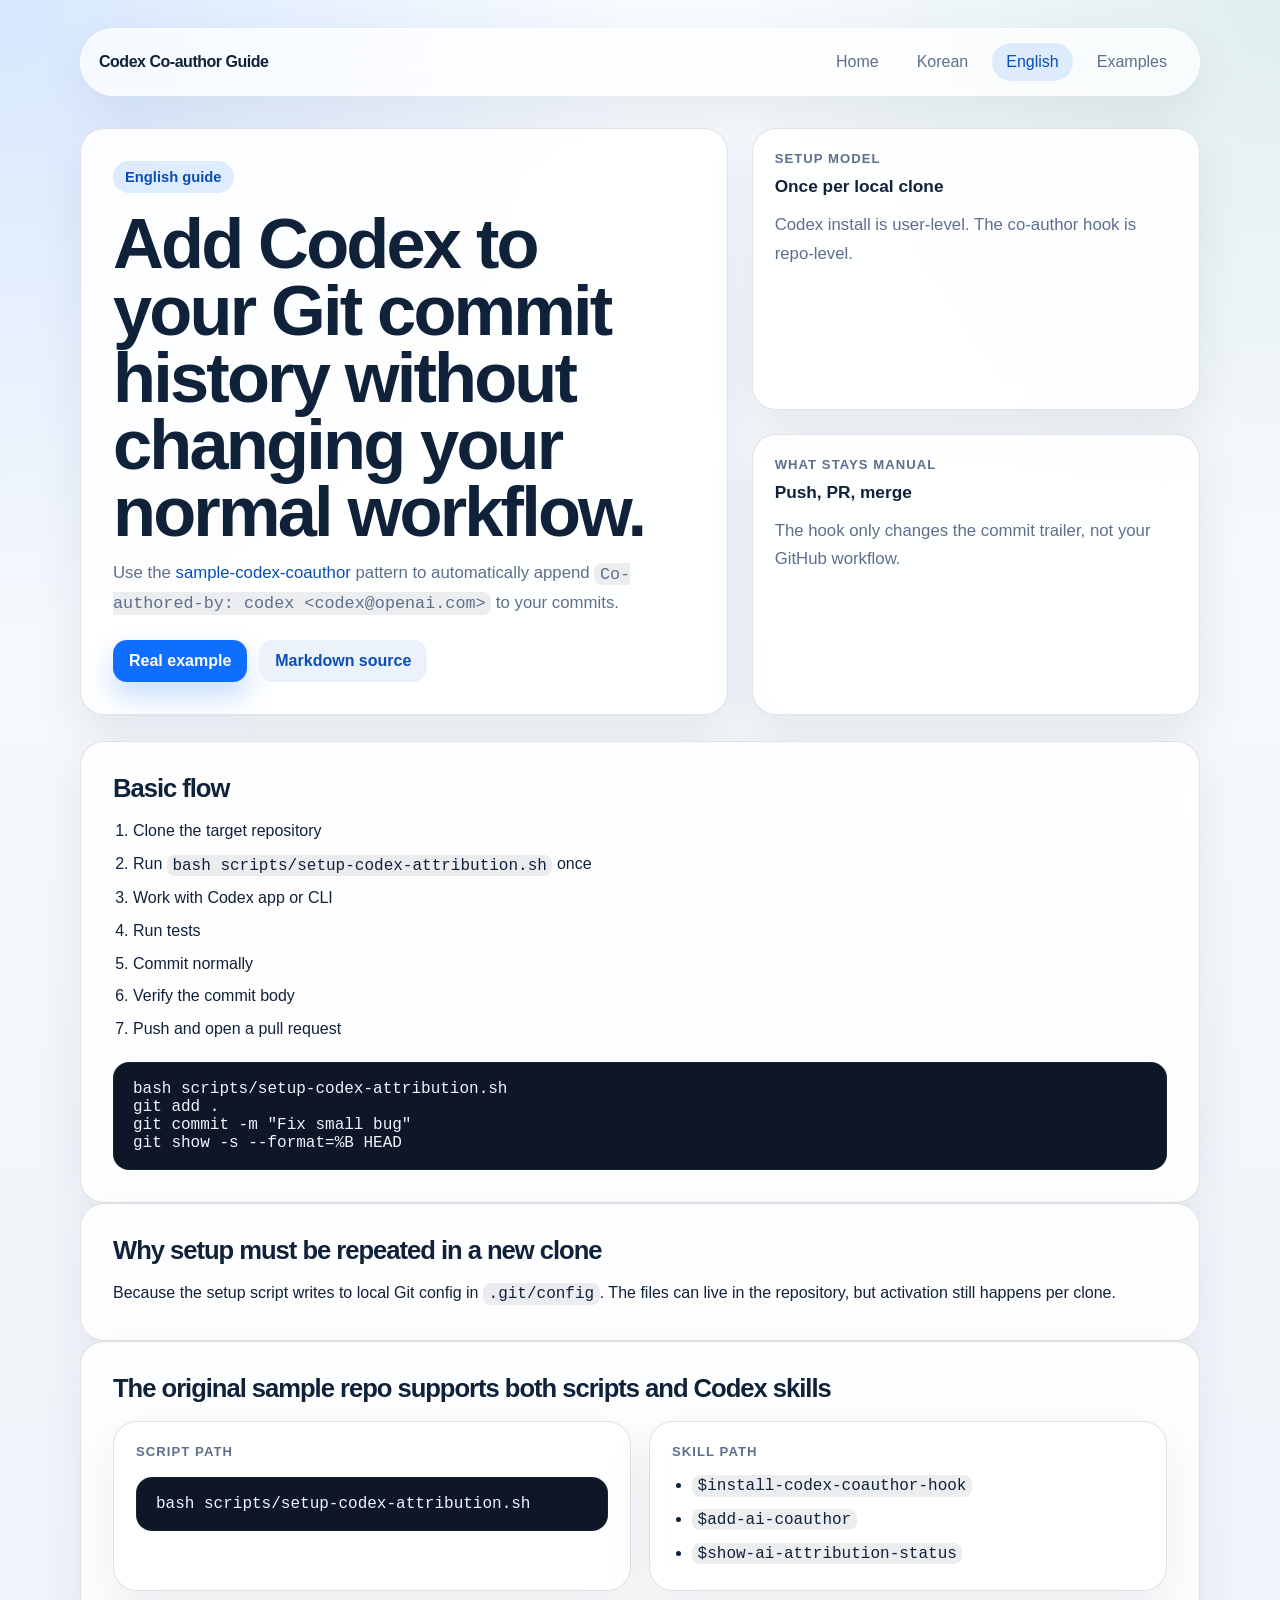
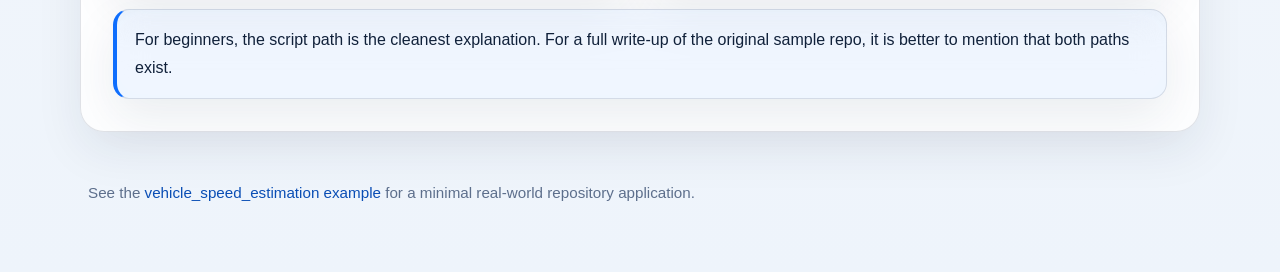
==== en/index.html @ b5bae458 "Add Korean example and static web docs Co-authored-by: codex <codex@openai.com>" ====
<!doctype html>
<html lang="en">
  <head>
    <meta charset="utf-8">
    <meta name="viewport" content="width=device-width, initial-scale=1">
    <title>Codex Co-author Guide</title>
    <meta
      name="description"
      content="Practical English guide for using sample-codex-coauthor in a real repository."
    >
    <link rel="icon" href="../assets/favicon.svg" type="image/svg+xml">
    <link rel="stylesheet" href="../assets/docs.css">
  </head>
  <body>
    <main class="page">
      <header class="topbar">
        <div class="brand">Codex Co-author Guide</div>
        <nav class="nav">
          <a href="../">Home</a>
          <a href="../ko/">Korean</a>
          <a class="active" href="./">English</a>
          <a href="../examples/">Examples</a>
        </nav>
      </header>

      <section class="hero">
        <article class="hero-card">
          <span class="eyebrow">English guide</span>
          <h1>Add Codex to your Git commit history without changing your normal workflow.</h1>
          <p class="lede">
            Use the
            <a href="https://github.com/sigridjineth/sample-codex-coauthor">sample-codex-coauthor</a>
            pattern to automatically append
            <code>Co-authored-by: codex &lt;codex@openai.com&gt;</code>
            to your commits.
          </p>
          <div class="button-row">
            <a class="button primary" href="../examples/vehicle_speed_estimation/">Real example</a>
            <a class="button secondary" href="README.md">Markdown source</a>
          </div>
        </article>
        <aside class="stack">
          <div class="card">
            <div class="label">Setup model</div>
            <div class="value">Once per local clone</div>
            <p class="muted">
              Codex install is user-level. The co-author hook is repo-level.
            </p>
          </div>
          <div class="card">
            <div class="label">What stays manual</div>
            <div class="value">Push, PR, merge</div>
            <p class="muted">
              The hook only changes the commit trailer, not your GitHub workflow.
            </p>
          </div>
        </aside>
      </section>

      <section class="section">
        <h2>Basic flow</h2>
        <ol>
          <li>Clone the target repository</li>
          <li>Run <code>bash scripts/setup-codex-attribution.sh</code> once</li>
          <li>Work with Codex app or CLI</li>
          <li>Run tests</li>
          <li>Commit normally</li>
          <li>Verify the commit body</li>
          <li>Push and open a pull request</li>
        </ol>
        <pre class="shell"><code>bash scripts/setup-codex-attribution.sh
git add .
git commit -m "Fix small bug"
git show -s --format=%B HEAD</code></pre>
      </section>

      <section class="section">
        <h2>Why setup must be repeated in a new clone</h2>
        <p>
          Because the setup script writes to local Git config in <code>.git/config</code>.
          The files can live in the repository, but activation still happens per clone.
        </p>
      </section>

      <section class="section">
        <h2>The original sample repo supports both scripts and Codex skills</h2>
        <div class="two-col">
          <div class="card">
            <div class="label">Script path</div>
            <pre class="shell"><code>bash scripts/setup-codex-attribution.sh</code></pre>
          </div>
          <div class="card">
            <div class="label">Skill path</div>
            <ul>
              <li><code>$install-codex-coauthor-hook</code></li>
              <li><code>$add-ai-coauthor</code></li>
              <li><code>$show-ai-attribution-status</code></li>
            </ul>
          </div>
        </div>
        <div class="callout note">
          <p>
            For beginners, the script path is the cleanest explanation. For a full
            write-up of the original sample repo, it is better to mention that both
            paths exist.
          </p>
        </div>
      </section>

      <footer class="footer">
        See the
        <a href="../examples/vehicle_speed_estimation/">vehicle_speed_estimation example</a>
        for a minimal real-world repository application.
      </footer>
    </main>
  </body>
</html>
---- assets/docs.css ----
:root {
  --bg: #f4f7fb;
  --surface: rgba(255, 255, 255, 0.88);
  --surface-strong: #ffffff;
  --surface-muted: #ecf2fb;
  --border: rgba(14, 30, 62, 0.12);
  --text: #10213a;
  --muted: #5d6f8c;
  --accent: #0f6efd;
  --accent-soft: rgba(15, 110, 253, 0.12);
  --accent-strong: #0a4eb5;
  --success: #12805c;
  --shadow: 0 18px 48px rgba(16, 33, 58, 0.08);
  --radius-lg: 24px;
  --radius-md: 16px;
  --max-width: 1120px;
  --font-sans: "Geist", "Pretendard Variable", "SUIT Variable", "Avenir Next",
    "Segoe UI", sans-serif;
  --font-mono: "JetBrains Mono", "SFMono-Regular", "SF Mono", Consolas,
    monospace;
}

* {
  box-sizing: border-box;
}

html {
  scroll-behavior: smooth;
}

body {
  margin: 0;
  font-family: var(--font-sans);
  color: var(--text);
  background:
    radial-gradient(circle at top left, rgba(15, 110, 253, 0.14), transparent 28%),
    radial-gradient(circle at top right, rgba(18, 128, 92, 0.1), transparent 24%),
    linear-gradient(180deg, #f8fbff 0%, var(--bg) 48%, #eef4fb 100%);
}

a {
  color: var(--accent-strong);
  text-decoration: none;
}

a:hover {
  text-decoration: underline;
}

code,
pre {
  font-family: var(--font-mono);
}

pre {
  margin: 0;
  padding: 18px 20px;
  overflow-x: auto;
  background: #0d1727;
  color: #eef5ff;
  border-radius: 16px;
  box-shadow: inset 0 0 0 1px rgba(255, 255, 255, 0.05);
}

code {
  padding: 0.1rem 0.35rem;
  background: rgba(16, 33, 58, 0.08);
  border-radius: 8px;
}

.shell code,
.plain code {
  background: transparent;
  padding: 0;
}

.page {
  width: min(calc(100vw - 32px), var(--max-width));
  margin: 0 auto;
  padding: 28px 0 72px;
}

.topbar {
  display: flex;
  justify-content: space-between;
  align-items: center;
  gap: 16px;
  margin-bottom: 32px;
  padding: 14px 18px;
  background: rgba(255, 255, 255, 0.74);
  border: 1px solid rgba(255, 255, 255, 0.55);
  border-radius: 999px;
  backdrop-filter: blur(18px);
  box-shadow: var(--shadow);
}

.brand {
  font-weight: 800;
  letter-spacing: -0.03em;
}

.nav {
  display: flex;
  flex-wrap: wrap;
  gap: 10px;
}

.nav a {
  padding: 10px 14px;
  border-radius: 999px;
  color: var(--muted);
  transition: 180ms ease;
}

.nav a:hover,
.nav a.active {
  color: var(--accent-strong);
  background: var(--accent-soft);
  text-decoration: none;
}

.hero {
  display: grid;
  gap: 24px;
  grid-template-columns: 1.3fr 0.9fr;
  align-items: stretch;
  margin-bottom: 26px;
}

.hero-card,
.card,
.callout,
.section {
  background: var(--surface);
  border: 1px solid var(--border);
  border-radius: var(--radius-lg);
  box-shadow: var(--shadow);
  backdrop-filter: blur(16px);
}

.hero-card,
.section {
  padding: 32px;
}

.eyebrow {
  display: inline-flex;
  align-items: center;
  gap: 8px;
  padding: 8px 12px;
  border-radius: 999px;
  background: var(--accent-soft);
  color: var(--accent-strong);
  font-size: 0.92rem;
  font-weight: 700;
}

h1,
h2,
h3 {
  margin: 0;
  letter-spacing: -0.04em;
}

h1 {
  font-size: clamp(2.35rem, 6vw, 4.4rem);
  line-height: 0.95;
  margin-top: 18px;
}

h2 {
  font-size: clamp(1.4rem, 2vw, 2rem);
  margin-bottom: 14px;
}

h3 {
  font-size: 1.05rem;
  margin-bottom: 10px;
}

.lede,
.muted {
  color: var(--muted);
  line-height: 1.7;
}

.hero p {
  margin: 14px 0 0;
  font-size: 1.05rem;
}

.meta-grid,
.card-grid,
.two-col {
  display: grid;
  gap: 18px;
}

.meta-grid {
  grid-template-columns: repeat(2, minmax(0, 1fr));
}

.card-grid {
  grid-template-columns: repeat(3, minmax(0, 1fr));
}

.two-col {
  grid-template-columns: repeat(2, minmax(0, 1fr));
}

.card,
.callout {
  padding: 22px;
}

.label {
  font-size: 0.82rem;
  font-weight: 800;
  text-transform: uppercase;
  letter-spacing: 0.08em;
  color: var(--muted);
  margin-bottom: 10px;
}

.value {
  font-size: 1.08rem;
  font-weight: 800;
}

ul,
ol {
  margin: 12px 0 0;
  padding-left: 20px;
  line-height: 1.8;
}

li + li {
  margin-top: 4px;
}

.button-row {
  display: flex;
  flex-wrap: wrap;
  gap: 12px;
  margin-top: 22px;
}

.button {
  display: inline-flex;
  align-items: center;
  justify-content: center;
  padding: 12px 16px;
  border-radius: 14px;
  font-weight: 700;
  transition: transform 180ms ease, box-shadow 180ms ease;
}

.button:hover {
  transform: translateY(-1px);
  text-decoration: none;
}

.button.primary {
  background: var(--accent);
  color: #ffffff;
  box-shadow: 0 14px 28px rgba(15, 110, 253, 0.24);
}

.button.secondary {
  background: var(--surface-muted);
  color: var(--accent-strong);
}

.stack {
  display: grid;
  gap: 24px;
}

.section p {
  margin: 0;
  line-height: 1.75;
}

.section p + p,
.section p + ul,
.section p + ol,
.section ul + p,
.section ol + p,
.section pre,
.section .card-grid,
.section .two-col,
.section .callout {
  margin-top: 18px;
}

.note {
  border-left: 4px solid var(--accent);
  padding: 16px 18px;
  border-radius: 16px;
  background: rgba(15, 110, 253, 0.06);
}

.ok {
  color: var(--success);
  font-weight: 700;
}

.footer {
  margin-top: 32px;
  padding: 20px 8px 0;
  color: var(--muted);
  font-size: 0.95rem;
}

@media (max-width: 900px) {
  .hero,
  .card-grid,
  .two-col,
  .meta-grid {
    grid-template-columns: 1fr;
  }

  .topbar {
    border-radius: 24px;
    align-items: flex-start;
    flex-direction: column;
  }

  .hero-card,
  .section {
    padding: 24px;
  }
}
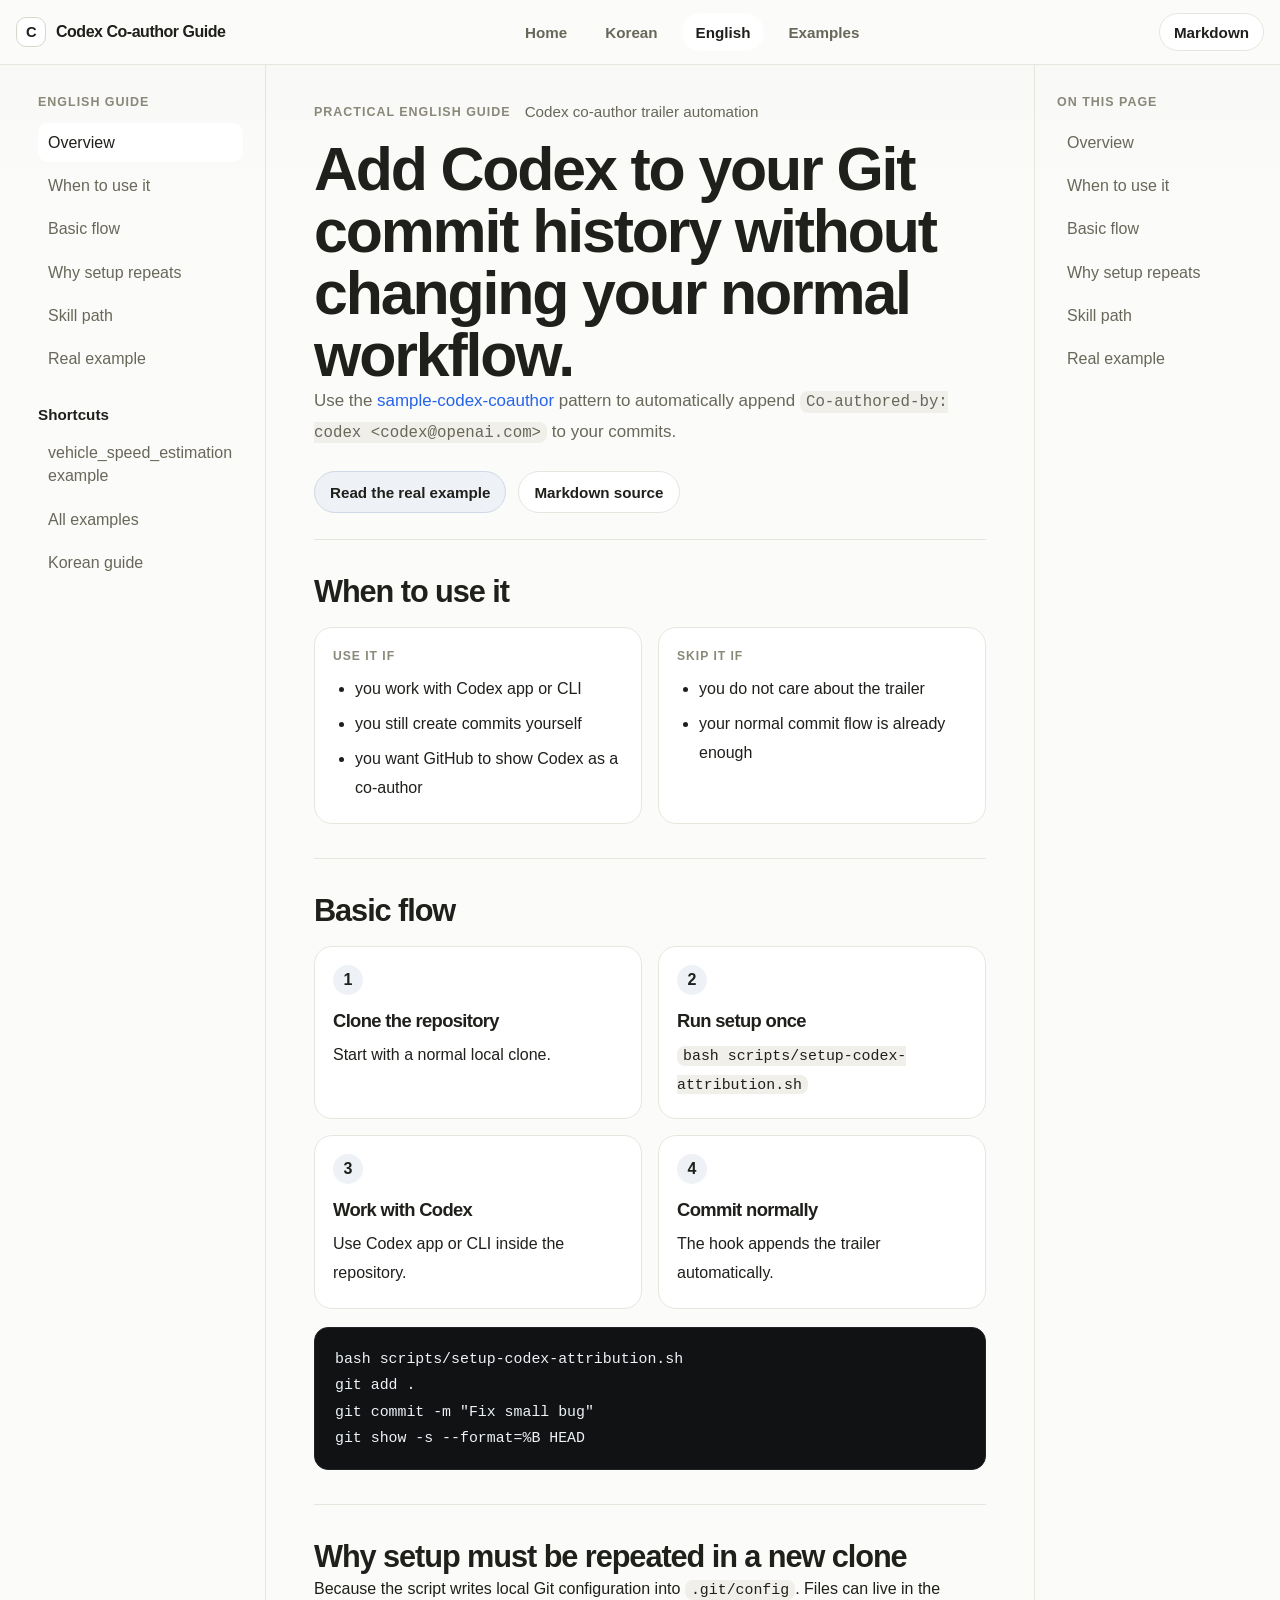
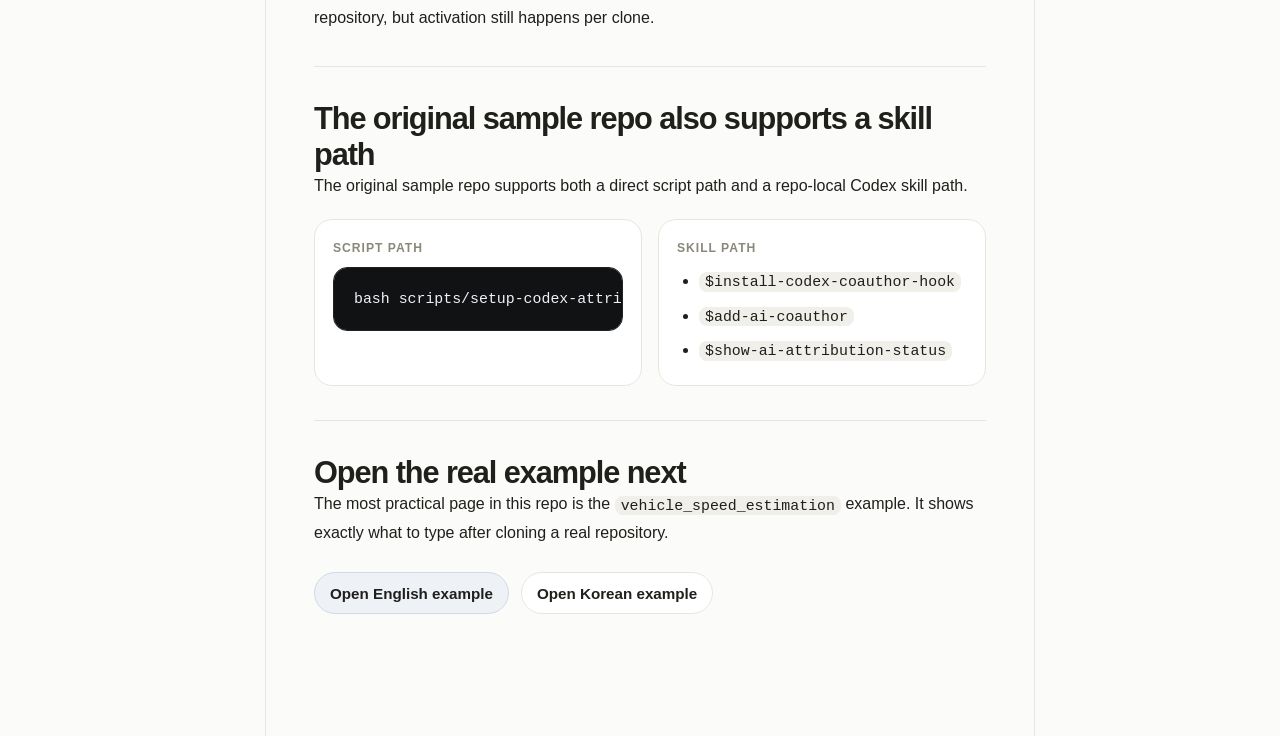
==== commit a0c5a4e4: "Make docs procedural and cookbook-style Co-authored-by: codex <codex@openai.com>" ====
--- a/en/index.html
+++ b/en/index.html
@@ -12,106 +12,190 @@
     <link rel="stylesheet" href="../assets/docs.css">
   </head>
   <body>
-    <main class="page">
-      <header class="topbar">
-        <div class="brand">Codex Co-author Guide</div>
-        <nav class="nav">
-          <a href="../">Home</a>
-          <a href="../ko/">Korean</a>
-          <a class="active" href="./">English</a>
-          <a href="../examples/">Examples</a>
-        </nav>
+    <div class="page">
+      <header class="site-header">
+        <div class="site-header-inner">
+          <a class="brand" href="../">
+            <span class="brand-mark">C</span>
+            <span>Codex Co-author Guide</span>
+          </a>
+          <nav class="header-nav">
+            <a class="header-link" href="../">Home</a>
+            <a class="header-link" href="../ko/">Korean</a>
+            <a class="header-link active" href="./">English</a>
+            <a class="header-link" href="../examples/">Examples</a>
+          </nav>
+          <div class="header-actions">
+            <a class="header-pill" href="README.md">Markdown</a>
+          </div>
+        </div>
       </header>
 
-      <section class="hero">
-        <article class="hero-card">
-          <span class="eyebrow">English guide</span>
-          <h1>Add Codex to your Git commit history without changing your normal workflow.</h1>
-          <p class="lede">
-            Use the
-            <a href="https://github.com/sigridjineth/sample-codex-coauthor">sample-codex-coauthor</a>
-            pattern to automatically append
-            <code>Co-authored-by: codex &lt;codex@openai.com&gt;</code>
-            to your commits.
-          </p>
-          <div class="button-row">
-            <a class="button primary" href="../examples/vehicle_speed_estimation/">Real example</a>
-            <a class="button secondary" href="README.md">Markdown source</a>
-          </div>
-        </article>
-        <aside class="stack">
-          <div class="card">
-            <div class="label">Setup model</div>
-            <div class="value">Once per local clone</div>
-            <p class="muted">
-              Codex install is user-level. The co-author hook is repo-level.
-            </p>
-          </div>
-          <div class="card">
-            <div class="label">What stays manual</div>
-            <div class="value">Push, PR, merge</div>
-            <p class="muted">
-              The hook only changes the commit trailer, not your GitHub workflow.
-            </p>
+      <div class="doc-layout">
+        <aside class="sidebar">
+          <div class="sidebar-inner">
+            <div class="sidebar-group">
+              <div class="sidebar-title">English guide</div>
+              <ul class="sidebar-list">
+                <li><a class="active" href="#overview">Overview</a></li>
+                <li><a href="#when">When to use it</a></li>
+                <li><a href="#flow">Basic flow</a></li>
+                <li><a href="#clone">Why setup repeats</a></li>
+                <li><a href="#skills">Skill path</a></li>
+                <li><a href="#example">Real example</a></li>
+              </ul>
+            </div>
+            <div class="sidebar-group">
+              <h3>Shortcuts</h3>
+              <ul class="sidebar-list">
+                <li><a href="../examples/vehicle_speed_estimation/">vehicle_speed_estimation example</a></li>
+                <li><a href="../examples/">All examples</a></li>
+                <li><a href="../ko/">Korean guide</a></li>
+              </ul>
+            </div>
           </div>
         </aside>
-      </section>
-
-      <section class="section">
-        <h2>Basic flow</h2>
-        <ol>
-          <li>Clone the target repository</li>
-          <li>Run <code>bash scripts/setup-codex-attribution.sh</code> once</li>
-          <li>Work with Codex app or CLI</li>
-          <li>Run tests</li>
-          <li>Commit normally</li>
-          <li>Verify the commit body</li>
-          <li>Push and open a pull request</li>
-        </ol>
-        <pre class="shell"><code>bash scripts/setup-codex-attribution.sh
+
+        <main class="content">
+          <article class="article">
+            <header class="article-header" id="overview">
+              <div class="article-meta">
+                <span class="eyebrow">Practical English guide</span>
+                <span>Codex co-author trailer automation</span>
+              </div>
+              <h1>Add Codex to your Git commit history without changing your normal workflow.</h1>
+              <p class="summary">
+                Use the
+                <a href="https://github.com/sigridjineth/sample-codex-coauthor">sample-codex-coauthor</a>
+                pattern to automatically append
+                <code>Co-authored-by: codex &lt;codex@openai.com&gt;</code>
+                to your commits.
+              </p>
+              <div class="action-row">
+                <a class="button primary" href="../examples/vehicle_speed_estimation/">
+                  Read the real example
+                </a>
+                <a class="button" href="README.md">Markdown source</a>
+              </div>
+            </header>
+
+            <section class="article-section" id="when">
+              <h2>When to use it</h2>
+              <div class="mini-grid">
+                <div class="panel">
+                  <div class="label">Use it if</div>
+                  <ul>
+                    <li>you work with Codex app or CLI</li>
+                    <li>you still create commits yourself</li>
+                    <li>you want GitHub to show Codex as a co-author</li>
+                  </ul>
+                </div>
+                <div class="panel">
+                  <div class="label">Skip it if</div>
+                  <ul>
+                    <li>you do not care about the trailer</li>
+                    <li>your normal commit flow is already enough</li>
+                  </ul>
+                </div>
+              </div>
+            </section>
+
+            <section class="article-section" id="flow">
+              <h2>Basic flow</h2>
+              <div class="steps">
+                <div class="step">
+                  <div class="step-index">1</div>
+                  <h3>Clone the repository</h3>
+                  <p>Start with a normal local clone.</p>
+                </div>
+                <div class="step">
+                  <div class="step-index">2</div>
+                  <h3>Run setup once</h3>
+                  <p><code>bash scripts/setup-codex-attribution.sh</code></p>
+                </div>
+                <div class="step">
+                  <div class="step-index">3</div>
+                  <h3>Work with Codex</h3>
+                  <p>Use Codex app or CLI inside the repository.</p>
+                </div>
+                <div class="step">
+                  <div class="step-index">4</div>
+                  <h3>Commit normally</h3>
+                  <p>The hook appends the trailer automatically.</p>
+                </div>
+              </div>
+              <pre><code>bash scripts/setup-codex-attribution.sh
 git add .
 git commit -m "Fix small bug"
 git show -s --format=%B HEAD</code></pre>
-      </section>
-
-      <section class="section">
-        <h2>Why setup must be repeated in a new clone</h2>
-        <p>
-          Because the setup script writes to local Git config in <code>.git/config</code>.
-          The files can live in the repository, but activation still happens per clone.
-        </p>
-      </section>
-
-      <section class="section">
-        <h2>The original sample repo supports both scripts and Codex skills</h2>
-        <div class="two-col">
-          <div class="card">
-            <div class="label">Script path</div>
-            <pre class="shell"><code>bash scripts/setup-codex-attribution.sh</code></pre>
+            </section>
+
+            <section class="article-section" id="clone">
+              <h2>Why setup must be repeated in a new clone</h2>
+              <p>
+                Because the script writes local Git configuration into
+                <code>.git/config</code>. Files can live in the repository, but
+                activation still happens per clone.
+              </p>
+            </section>
+
+            <section class="article-section" id="skills">
+              <h2>The original sample repo also supports a skill path</h2>
+              <p>
+                The original sample repo supports both a direct script path and a
+                repo-local Codex skill path.
+              </p>
+              <div class="mini-grid">
+                <div class="panel">
+                  <div class="label">Script path</div>
+                  <pre><code>bash scripts/setup-codex-attribution.sh</code></pre>
+                </div>
+                <div class="panel">
+                  <div class="label">Skill path</div>
+                  <ul>
+                    <li><code>$install-codex-coauthor-hook</code></li>
+                    <li><code>$add-ai-coauthor</code></li>
+                    <li><code>$show-ai-attribution-status</code></li>
+                  </ul>
+                </div>
+              </div>
+            </section>
+
+            <section class="article-section" id="example">
+              <h2>Open the real example next</h2>
+              <p>
+                The most practical page in this repo is the
+                <code>vehicle_speed_estimation</code> example. It shows exactly
+                what to type after cloning a real repository.
+              </p>
+              <div class="action-row">
+                <a class="button primary" href="../examples/vehicle_speed_estimation/">
+                  Open English example
+                </a>
+                <a class="button" href="../examples/vehicle_speed_estimation/ko/">
+                  Open Korean example
+                </a>
+              </div>
+            </section>
+          </article>
+        </main>
+
+        <aside class="toc">
+          <div class="toc-inner">
+            <div class="toc-group">
+              <div class="toc-title">On this page</div>
+              <ul class="toc-list">
+                <li><a href="#overview">Overview</a></li>
+                <li><a href="#when">When to use it</a></li>
+                <li><a href="#flow">Basic flow</a></li>
+                <li><a href="#clone">Why setup repeats</a></li>
+                <li><a href="#skills">Skill path</a></li>
+                <li><a href="#example">Real example</a></li>
+              </ul>
+            </div>
           </div>
-          <div class="card">
-            <div class="label">Skill path</div>
-            <ul>
-              <li><code>$install-codex-coauthor-hook</code></li>
-              <li><code>$add-ai-coauthor</code></li>
-              <li><code>$show-ai-attribution-status</code></li>
-            </ul>
-          </div>
-        </div>
-        <div class="callout note">
-          <p>
-            For beginners, the script path is the cleanest explanation. For a full
-            write-up of the original sample repo, it is better to mention that both
-            paths exist.
-          </p>
-        </div>
-      </section>
-
-      <footer class="footer">
-        See the
-        <a href="../examples/vehicle_speed_estimation/">vehicle_speed_estimation example</a>
-        for a minimal real-world repository application.
-      </footer>
-    </main>
+        </aside>
+      </div>
+    </div>
   </body>
 </html>
--- a/assets/docs.css
+++ b/assets/docs.css
@@ -1,19 +1,19 @@
 :root {
-  --bg: #f4f7fb;
-  --surface: rgba(255, 255, 255, 0.88);
-  --surface-strong: #ffffff;
-  --surface-muted: #ecf2fb;
-  --border: rgba(14, 30, 62, 0.12);
-  --text: #10213a;
-  --muted: #5d6f8c;
-  --accent: #0f6efd;
-  --accent-soft: rgba(15, 110, 253, 0.12);
-  --accent-strong: #0a4eb5;
-  --success: #12805c;
-  --shadow: 0 18px 48px rgba(16, 33, 58, 0.08);
-  --radius-lg: 24px;
-  --radius-md: 16px;
-  --max-width: 1120px;
+  --bg: #fbfbf9;
+  --panel: #ffffff;
+  --panel-muted: #f4f4f0;
+  --border: #e7e6de;
+  --border-strong: #d8d5ca;
+  --text: #1f1f1b;
+  --muted: #686759;
+  --soft: #8a8878;
+  --accent: #0f172a;
+  --accent-soft: #eef1f6;
+  --link: #2563eb;
+  --max-width: 1480px;
+  --content-width: 780px;
+  --header-height: 64px;
+  --radius: 18px;
   --font-sans: "Geist", "Pretendard Variable", "SUIT Variable", "Avenir Next",
     "Segoe UI", sans-serif;
   --font-mono: "JetBrains Mono", "SFMono-Regular", "SF Mono", Consolas,
@@ -30,304 +30,492 @@
 
 body {
   margin: 0;
+  color: var(--text);
   font-family: var(--font-sans);
-  color: var(--text);
   background:
-    radial-gradient(circle at top left, rgba(15, 110, 253, 0.14), transparent 28%),
-    radial-gradient(circle at top right, rgba(18, 128, 92, 0.1), transparent 24%),
-    linear-gradient(180deg, #f8fbff 0%, var(--bg) 48%, #eef4fb 100%);
+    linear-gradient(180deg, rgba(0, 0, 0, 0.015), transparent 220px),
+    var(--bg);
 }
 
 a {
-  color: var(--accent-strong);
+  color: var(--link);
   text-decoration: none;
 }
 
 a:hover {
   text-decoration: underline;
+}
+
+img {
+  max-width: 100%;
 }
 
 code,
 pre {
   font-family: var(--font-mono);
+}
+
+code {
+  padding: 0.12rem 0.38rem;
+  border-radius: 8px;
+  background: #f0efe9;
+  font-size: 0.93em;
 }
 
 pre {
   margin: 0;
   padding: 18px 20px;
   overflow-x: auto;
-  background: #0d1727;
-  color: #eef5ff;
-  border-radius: 16px;
-  box-shadow: inset 0 0 0 1px rgba(255, 255, 255, 0.05);
-}
-
-code {
-  padding: 0.1rem 0.35rem;
-  background: rgba(16, 33, 58, 0.08);
-  border-radius: 8px;
-}
-
-.shell code,
-.plain code {
+  border: 1px solid #202226;
+  border-radius: 14px;
+  background: #111214;
+  color: #eef2f7;
+  line-height: 1.65;
+}
+
+pre code {
+  padding: 0;
   background: transparent;
-  padding: 0;
+  color: inherit;
 }
 
 .page {
+  min-height: 100vh;
+}
+
+.site-header {
+  position: sticky;
+  top: 0;
+  z-index: 20;
+  border-bottom: 1px solid var(--border);
+  background: rgba(251, 251, 249, 0.92);
+  backdrop-filter: blur(14px);
+}
+
+.site-header-inner {
+  display: flex;
+  justify-content: space-between;
+  align-items: center;
+  gap: 24px;
+  width: min(calc(100vw - 32px), var(--max-width));
+  min-height: var(--header-height);
+  margin: 0 auto;
+}
+
+.brand {
+  display: inline-flex;
+  align-items: center;
+  gap: 10px;
+  color: var(--text);
+  font-weight: 750;
+  letter-spacing: -0.03em;
+}
+
+.brand-mark {
+  display: inline-flex;
+  align-items: center;
+  justify-content: center;
+  width: 30px;
+  height: 30px;
+  border: 1px solid var(--border-strong);
+  border-radius: 10px;
+  background: var(--panel);
+  font-size: 0.92rem;
+}
+
+.header-nav,
+.header-actions {
+  display: flex;
+  align-items: center;
+  gap: 10px;
+}
+
+.header-link,
+.header-pill {
+  display: inline-flex;
+  align-items: center;
+  justify-content: center;
+  min-height: 38px;
+  padding: 0 14px;
+  border-radius: 999px;
+  color: var(--muted);
+  font-size: 0.95rem;
+  font-weight: 550;
+}
+
+.header-link.active,
+.header-link:hover {
+  background: var(--panel);
+  color: var(--text);
+  text-decoration: none;
+}
+
+.header-pill {
+  border: 1px solid var(--border);
+  background: var(--panel);
+  color: var(--text);
+}
+
+.doc-layout {
+  display: grid;
+  grid-template-columns: 250px minmax(0, 1fr) 230px;
+  gap: 0;
   width: min(calc(100vw - 32px), var(--max-width));
   margin: 0 auto;
-  padding: 28px 0 72px;
-}
-
-.topbar {
+}
+
+.sidebar,
+.toc {
+  padding: 30px 0 56px;
+}
+
+.sidebar {
+  border-right: 1px solid var(--border);
+}
+
+.toc {
+  border-left: 1px solid var(--border);
+}
+
+.sidebar-inner,
+.toc-inner {
+  position: sticky;
+  top: calc(var(--header-height) + 22px);
+  padding: 0 22px;
+}
+
+.sidebar-title,
+.toc-title {
+  margin: 0 0 14px;
+  color: var(--soft);
+  font-size: 0.78rem;
+  font-weight: 750;
+  letter-spacing: 0.08em;
+  text-transform: uppercase;
+}
+
+.sidebar-group + .sidebar-group,
+.toc-group + .toc-group {
+  margin-top: 28px;
+}
+
+.sidebar-group h3,
+.toc-group h3 {
+  margin: 0 0 10px;
+  color: var(--text);
+  font-size: 0.95rem;
+  font-weight: 700;
+}
+
+.sidebar-list,
+.toc-list {
+  margin: 0;
+  padding: 0;
+  list-style: none;
+}
+
+.sidebar-list li + li,
+.toc-list li + li {
+  margin-top: 4px;
+}
+
+.sidebar-list a,
+.toc-list a {
+  display: block;
+  padding: 8px 10px;
+  border-radius: 10px;
+  color: var(--muted);
+  line-height: 1.45;
+}
+
+.sidebar-list a:hover,
+.sidebar-list a.active,
+.toc-list a:hover {
+  background: var(--panel);
+  color: var(--text);
+  text-decoration: none;
+}
+
+.content {
+  padding: 38px 48px 88px;
+}
+
+.article {
+  width: min(100%, var(--content-width));
+  margin: 0 auto;
+}
+
+.article-header {
+  padding-bottom: 26px;
+  border-bottom: 1px solid var(--border);
+}
+
+.article-meta {
   display: flex;
-  justify-content: space-between;
-  align-items: center;
+  flex-wrap: wrap;
+  align-items: center;
+  gap: 10px 14px;
+  margin-bottom: 18px;
+  color: var(--muted);
+  font-size: 0.95rem;
+}
+
+.eyebrow {
+  display: inline-flex;
+  align-items: center;
+  gap: 8px;
+  color: var(--soft);
+  font-size: 0.78rem;
+  font-weight: 750;
+  letter-spacing: 0.08em;
+  text-transform: uppercase;
+}
+
+.article h1,
+.article h2,
+.article h3 {
+  margin: 0;
+  letter-spacing: -0.035em;
+}
+
+.article h1 {
+  font-size: clamp(2.3rem, 4.8vw, 3.8rem);
+  line-height: 1.02;
+}
+
+.article h2 {
+  font-size: clamp(1.5rem, 2.4vw, 2rem);
+  line-height: 1.15;
+}
+
+.article h3 {
+  font-size: 1.15rem;
+  line-height: 1.3;
+}
+
+.summary {
+  margin-top: 18px;
+  color: var(--muted);
+  font-size: 1.06rem;
+  line-height: 1.78;
+}
+
+.action-row {
+  display: flex;
+  flex-wrap: wrap;
+  gap: 12px;
+  margin-top: 24px;
+}
+
+.button {
+  display: inline-flex;
+  align-items: center;
+  justify-content: center;
+  min-height: 42px;
+  padding: 0 15px;
+  border: 1px solid var(--border);
+  border-radius: 999px;
+  background: var(--panel);
+  color: var(--text);
+  font-size: 0.95rem;
+  font-weight: 650;
+}
+
+.button:hover {
+  text-decoration: none;
+  background: var(--panel-muted);
+}
+
+.button.primary {
+  border-color: #d0d9e7;
+  background: var(--accent-soft);
+}
+
+.button.ghost {
+  background: transparent;
+}
+
+.article-section {
+  padding: 34px 0;
+  border-bottom: 1px solid var(--border);
+}
+
+.article-section:last-of-type {
+  border-bottom: 0;
+}
+
+.article-section > p,
+.article-section > ul,
+.article-section > ol,
+.article-section > pre,
+.article-section > .callout,
+.article-section > .panel-grid,
+.article-section > .steps,
+.article-section > .link-grid,
+.article-section > .mini-grid {
+  margin-top: 18px;
+}
+
+.article p {
+  margin: 0;
+  line-height: 1.8;
+}
+
+.article ul,
+.article ol {
+  margin: 0;
+  padding-left: 22px;
+  line-height: 1.8;
+}
+
+.article li + li {
+  margin-top: 6px;
+}
+
+.muted {
+  color: var(--muted);
+}
+
+.callout {
+  padding: 18px 20px;
+  border: 1px solid var(--border);
+  border-radius: var(--radius);
+  background: var(--panel-muted);
+}
+
+.callout strong {
+  color: var(--text);
+}
+
+.panel-grid,
+.mini-grid,
+.link-grid,
+.steps {
+  display: grid;
   gap: 16px;
-  margin-bottom: 32px;
-  padding: 14px 18px;
-  background: rgba(255, 255, 255, 0.74);
-  border: 1px solid rgba(255, 255, 255, 0.55);
+}
+
+.panel-grid {
+  grid-template-columns: repeat(3, minmax(0, 1fr));
+}
+
+.mini-grid,
+.link-grid {
+  grid-template-columns: repeat(2, minmax(0, 1fr));
+}
+
+.steps {
+  grid-template-columns: repeat(2, minmax(0, 1fr));
+}
+
+.panel {
+  padding: 18px 18px 20px;
+  border: 1px solid var(--border);
+  border-radius: var(--radius);
+  background: var(--panel);
+}
+
+.panel .label {
+  display: inline-flex;
+  margin-bottom: 12px;
+  color: var(--soft);
+  font-size: 0.76rem;
+  font-weight: 750;
+  letter-spacing: 0.08em;
+  text-transform: uppercase;
+}
+
+.panel h3 {
+  margin-bottom: 10px;
+}
+
+.step {
+  padding: 18px 18px 20px;
+  border: 1px solid var(--border);
+  border-radius: var(--radius);
+  background: var(--panel);
+}
+
+.step-index {
+  display: inline-flex;
+  align-items: center;
+  justify-content: center;
+  width: 30px;
+  height: 30px;
+  margin-bottom: 14px;
   border-radius: 999px;
-  backdrop-filter: blur(18px);
-  box-shadow: var(--shadow);
-}
-
-.brand {
-  font-weight: 800;
-  letter-spacing: -0.03em;
-}
-
-.nav {
+  background: var(--accent-soft);
+  color: var(--text);
+  font-weight: 700;
+}
+
+.step h3 {
+  margin-bottom: 8px;
+}
+
+.inline-meta {
   display: flex;
   flex-wrap: wrap;
   gap: 10px;
-}
-
-.nav a {
-  padding: 10px 14px;
+  margin-top: 14px;
+}
+
+.pill {
+  display: inline-flex;
+  align-items: center;
+  min-height: 30px;
+  padding: 0 10px;
+  border: 1px solid var(--border);
   border-radius: 999px;
-  color: var(--muted);
-  transition: 180ms ease;
-}
-
-.nav a:hover,
-.nav a.active {
-  color: var(--accent-strong);
-  background: var(--accent-soft);
-  text-decoration: none;
-}
-
-.hero {
-  display: grid;
-  gap: 24px;
-  grid-template-columns: 1.3fr 0.9fr;
-  align-items: stretch;
-  margin-bottom: 26px;
-}
-
-.hero-card,
-.card,
-.callout,
-.section {
-  background: var(--surface);
-  border: 1px solid var(--border);
-  border-radius: var(--radius-lg);
-  box-shadow: var(--shadow);
-  backdrop-filter: blur(16px);
-}
-
-.hero-card,
-.section {
-  padding: 32px;
-}
-
-.eyebrow {
-  display: inline-flex;
-  align-items: center;
-  gap: 8px;
-  padding: 8px 12px;
-  border-radius: 999px;
-  background: var(--accent-soft);
-  color: var(--accent-strong);
-  font-size: 0.92rem;
-  font-weight: 700;
-}
-
-h1,
-h2,
-h3 {
-  margin: 0;
-  letter-spacing: -0.04em;
-}
-
-h1 {
-  font-size: clamp(2.35rem, 6vw, 4.4rem);
-  line-height: 0.95;
-  margin-top: 18px;
-}
-
-h2 {
-  font-size: clamp(1.4rem, 2vw, 2rem);
-  margin-bottom: 14px;
-}
-
-h3 {
-  font-size: 1.05rem;
-  margin-bottom: 10px;
-}
-
-.lede,
-.muted {
-  color: var(--muted);
-  line-height: 1.7;
-}
-
-.hero p {
-  margin: 14px 0 0;
-  font-size: 1.05rem;
-}
-
-.meta-grid,
-.card-grid,
-.two-col {
-  display: grid;
-  gap: 18px;
-}
-
-.meta-grid {
-  grid-template-columns: repeat(2, minmax(0, 1fr));
-}
-
-.card-grid {
-  grid-template-columns: repeat(3, minmax(0, 1fr));
-}
-
-.two-col {
-  grid-template-columns: repeat(2, minmax(0, 1fr));
-}
-
-.card,
-.callout {
-  padding: 22px;
-}
-
-.label {
-  font-size: 0.82rem;
-  font-weight: 800;
-  text-transform: uppercase;
-  letter-spacing: 0.08em;
-  color: var(--muted);
-  margin-bottom: 10px;
-}
-
-.value {
-  font-size: 1.08rem;
-  font-weight: 800;
-}
-
-ul,
-ol {
-  margin: 12px 0 0;
-  padding-left: 20px;
-  line-height: 1.8;
-}
-
-li + li {
-  margin-top: 4px;
-}
-
-.button-row {
-  display: flex;
-  flex-wrap: wrap;
-  gap: 12px;
-  margin-top: 22px;
-}
-
-.button {
-  display: inline-flex;
-  align-items: center;
-  justify-content: center;
-  padding: 12px 16px;
-  border-radius: 14px;
-  font-weight: 700;
-  transition: transform 180ms ease, box-shadow 180ms ease;
-}
-
-.button:hover {
-  transform: translateY(-1px);
-  text-decoration: none;
-}
-
-.button.primary {
-  background: var(--accent);
-  color: #ffffff;
-  box-shadow: 0 14px 28px rgba(15, 110, 253, 0.24);
-}
-
-.button.secondary {
-  background: var(--surface-muted);
-  color: var(--accent-strong);
-}
-
-.stack {
-  display: grid;
-  gap: 24px;
-}
-
-.section p {
-  margin: 0;
-  line-height: 1.75;
-}
-
-.section p + p,
-.section p + ul,
-.section p + ol,
-.section ul + p,
-.section ol + p,
-.section pre,
-.section .card-grid,
-.section .two-col,
-.section .callout {
-  margin-top: 18px;
-}
-
-.note {
-  border-left: 4px solid var(--accent);
-  padding: 16px 18px;
-  border-radius: 16px;
-  background: rgba(15, 110, 253, 0.06);
-}
-
-.ok {
-  color: var(--success);
-  font-weight: 700;
-}
-
-.footer {
-  margin-top: 32px;
-  padding: 20px 8px 0;
-  color: var(--muted);
-  font-size: 0.95rem;
+  background: var(--panel);
+  color: var(--muted);
+  font-size: 0.88rem;
+}
+
+.footer-note {
+  padding-top: 22px;
+  color: var(--muted);
+  font-size: 0.94rem;
+}
+
+@media (max-width: 1180px) {
+  .doc-layout {
+    grid-template-columns: 220px minmax(0, 1fr);
+  }
+
+  .toc {
+    display: none;
+  }
 }
 
 @media (max-width: 900px) {
-  .hero,
-  .card-grid,
-  .two-col,
-  .meta-grid {
-    grid-template-columns: 1fr;
-  }
-
-  .topbar {
-    border-radius: 24px;
+  .site-header-inner {
     align-items: flex-start;
     flex-direction: column;
-  }
-
-  .hero-card,
-  .section {
-    padding: 24px;
-  }
-}
+    padding: 12px 0;
+  }
+
+  .doc-layout {
+    grid-template-columns: 1fr;
+  }
+
+  .sidebar,
+  .toc {
+    display: none;
+  }
+
+  .content {
+    padding: 30px 0 72px;
+  }
+
+  .article {
+    width: min(100%, calc(100vw - 32px));
+  }
+
+  .panel-grid,
+  .mini-grid,
+  .link-grid,
+  .steps {
+    grid-template-columns: 1fr;
+  }
+}
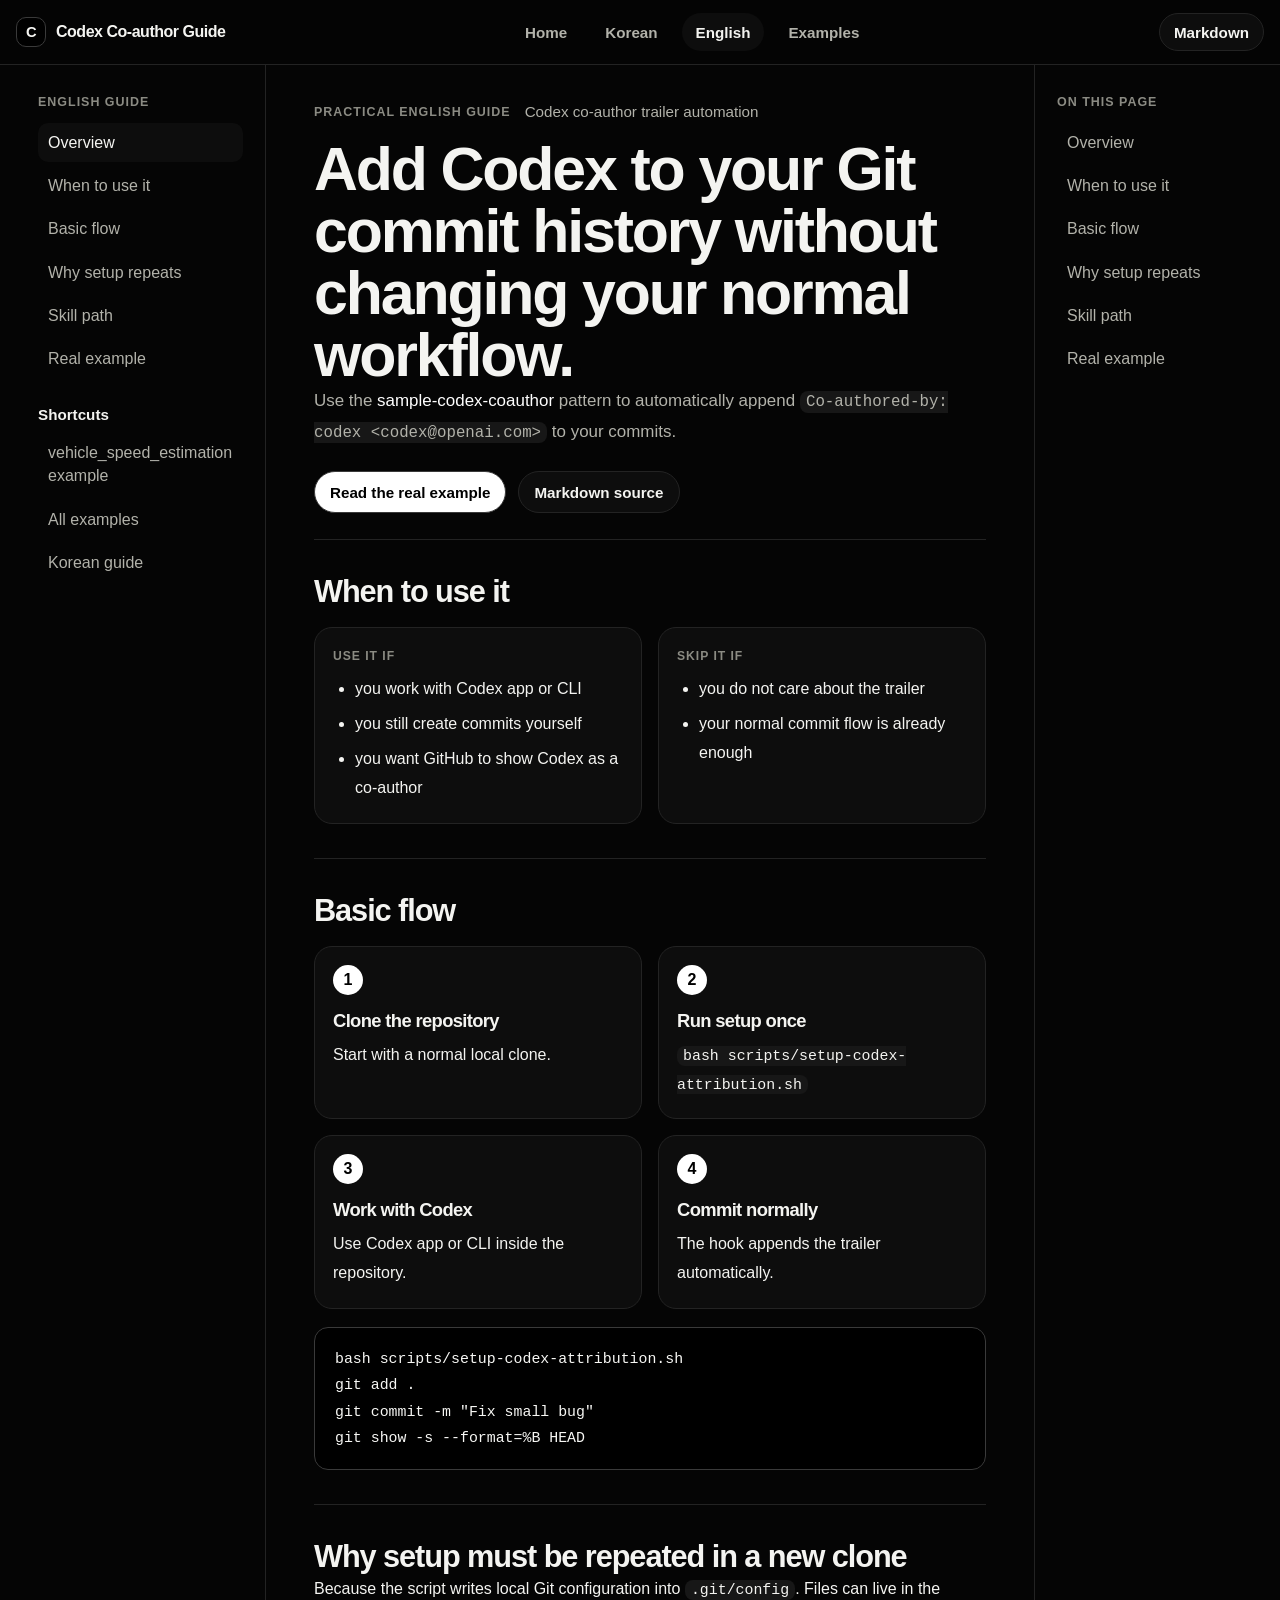
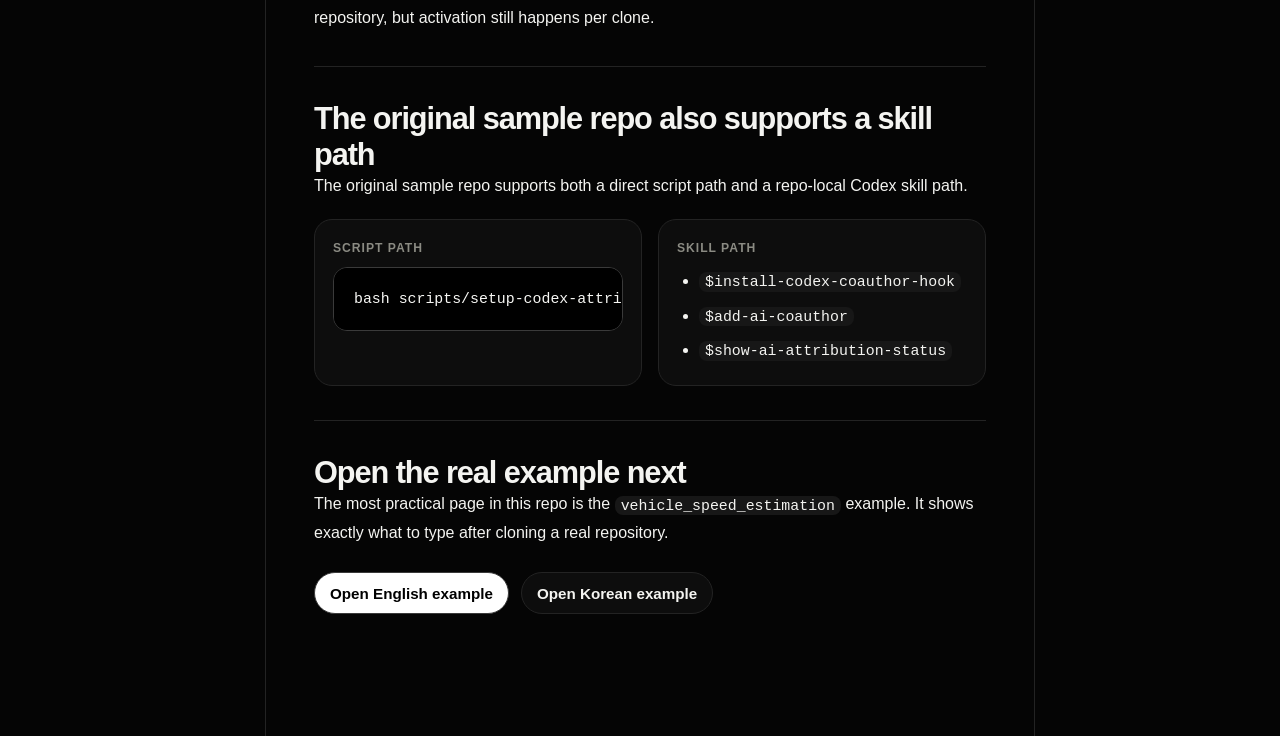
==== commit 85540761: "Simplify docs UI to a monochrome style Co-authored-by: codex <codex@openai.com>" ====
--- a/en/index.html
+++ b/en/index.html
@@ -8,8 +8,8 @@
       name="description"
       content="Practical English guide for using sample-codex-coauthor in a real repository."
     >
-    <link rel="icon" href="../assets/favicon.svg" type="image/svg+xml">
-    <link rel="stylesheet" href="../assets/docs.css">
+    <link rel="icon" href="../assets/favicon.svg?v=2" type="image/svg+xml">
+    <link rel="stylesheet" href="../assets/docs.css?v=2">
   </head>
   <body>
     <div class="page">
--- a/assets/docs.css
+++ b/assets/docs.css
@@ -1,15 +1,15 @@
 :root {
-  --bg: #fbfbf9;
-  --panel: #ffffff;
-  --panel-muted: #f4f4f0;
-  --border: #e7e6de;
-  --border-strong: #d8d5ca;
-  --text: #1f1f1b;
-  --muted: #686759;
-  --soft: #8a8878;
-  --accent: #0f172a;
-  --accent-soft: #eef1f6;
-  --link: #2563eb;
+  --bg: #050505;
+  --panel: #0d0d0d;
+  --panel-muted: #121212;
+  --border: #232323;
+  --border-strong: #3a3a3a;
+  --text: #f4f4f1;
+  --muted: #b2b2aa;
+  --soft: #8b8b83;
+  --accent: #ffffff;
+  --accent-soft: #181818;
+  --link: #ffffff;
   --max-width: 1480px;
   --content-width: 780px;
   --header-height: 64px;
@@ -32,9 +32,7 @@
   margin: 0;
   color: var(--text);
   font-family: var(--font-sans);
-  background:
-    linear-gradient(180deg, rgba(0, 0, 0, 0.015), transparent 220px),
-    var(--bg);
+  background: var(--bg);
 }
 
 a {
@@ -58,7 +56,7 @@
 code {
   padding: 0.12rem 0.38rem;
   border-radius: 8px;
-  background: #f0efe9;
+  background: #171717;
   font-size: 0.93em;
 }
 
@@ -66,10 +64,10 @@
   margin: 0;
   padding: 18px 20px;
   overflow-x: auto;
-  border: 1px solid #202226;
+  border: 1px solid var(--border-strong);
   border-radius: 14px;
-  background: #111214;
-  color: #eef2f7;
+  background: #000000;
+  color: #f7f7f4;
   line-height: 1.65;
 }
 
@@ -88,8 +86,8 @@
   top: 0;
   z-index: 20;
   border-bottom: 1px solid var(--border);
-  background: rgba(251, 251, 249, 0.92);
-  backdrop-filter: blur(14px);
+  background: rgba(5, 5, 5, 0.92);
+  backdrop-filter: blur(12px);
 }
 
 .site-header-inner {
@@ -119,7 +117,7 @@
   height: 30px;
   border: 1px solid var(--border-strong);
   border-radius: 10px;
-  background: var(--panel);
+  background: #000000;
   font-size: 0.92rem;
 }
 
@@ -323,12 +321,13 @@
 
 .button:hover {
   text-decoration: none;
-  background: var(--panel-muted);
+  background: #171717;
 }
 
 .button.primary {
-  border-color: #d0d9e7;
-  background: var(--accent-soft);
+  border-color: var(--border-strong);
+  background: #ffffff;
+  color: #000000;
 }
 
 .button.ghost {
@@ -444,8 +443,8 @@
   height: 30px;
   margin-bottom: 14px;
   border-radius: 999px;
-  background: var(--accent-soft);
-  color: var(--text);
+  background: #ffffff;
+  color: #000000;
   font-weight: 700;
 }
 
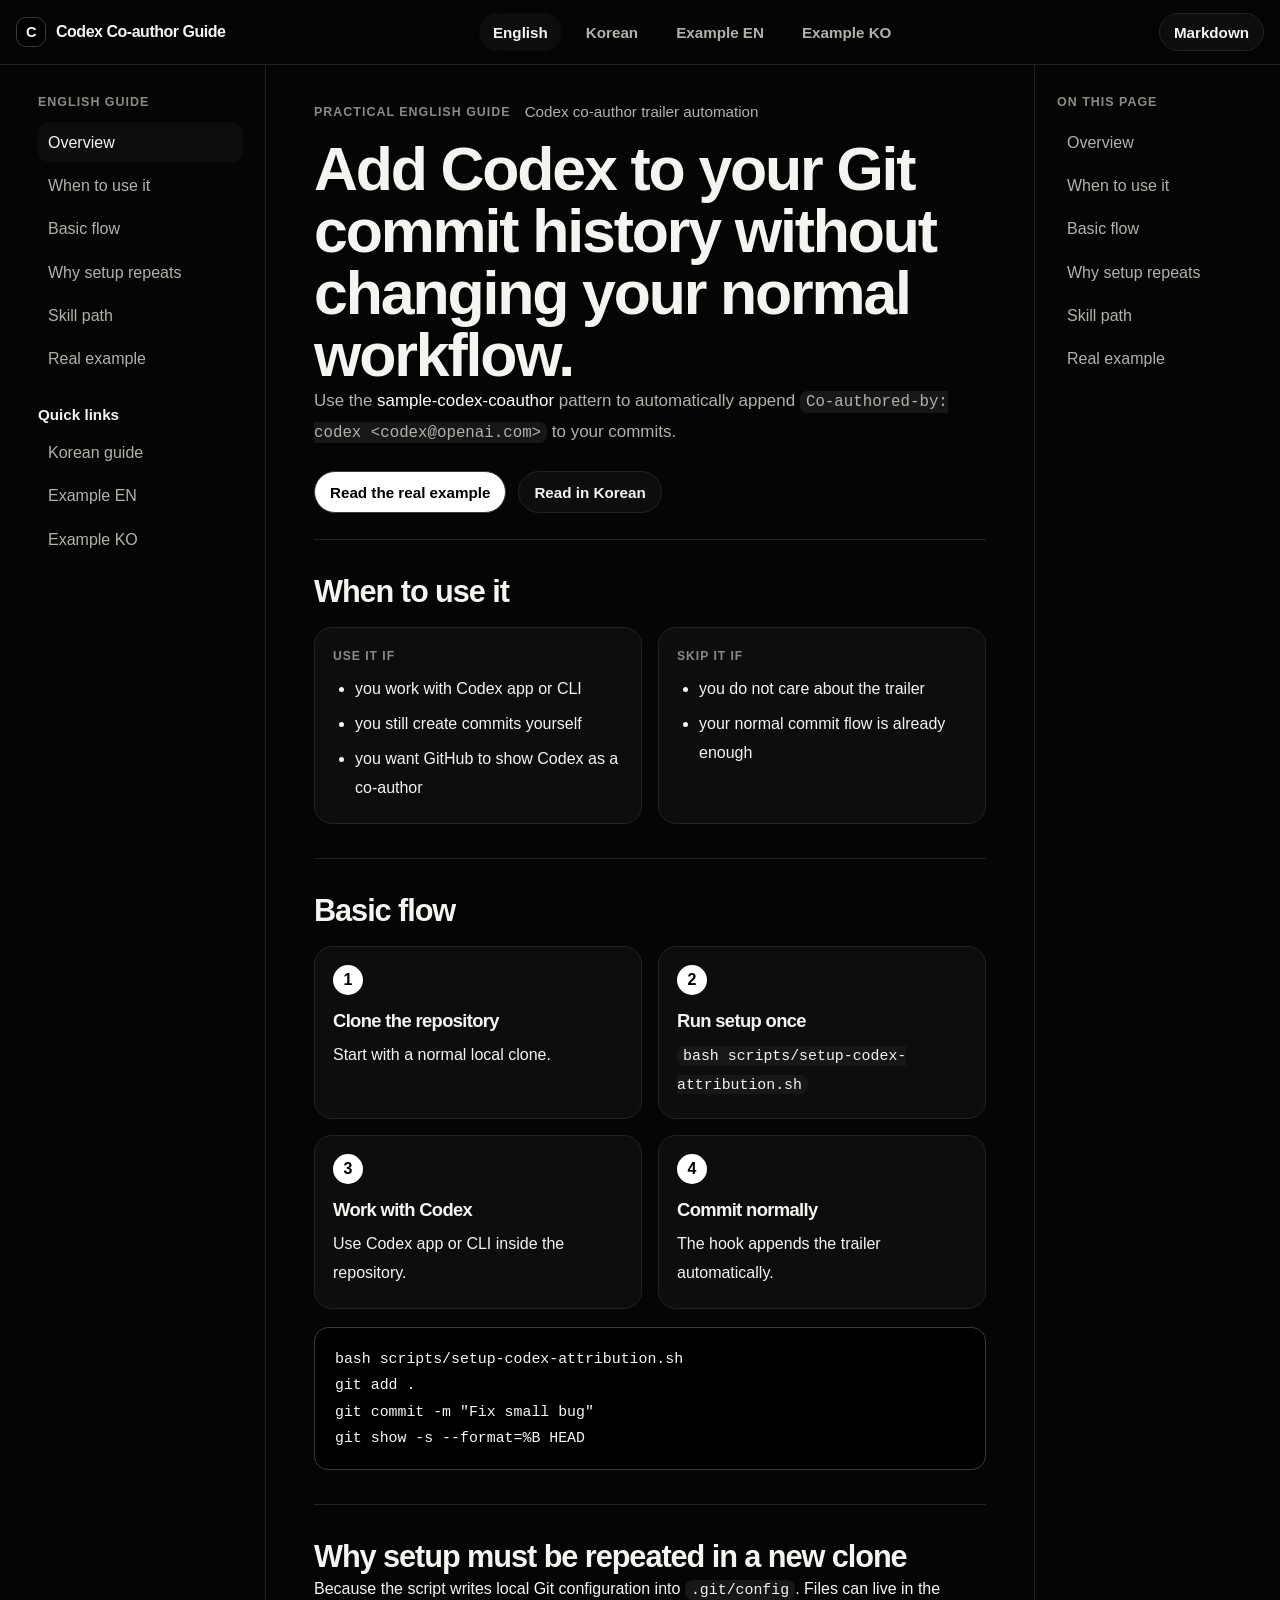
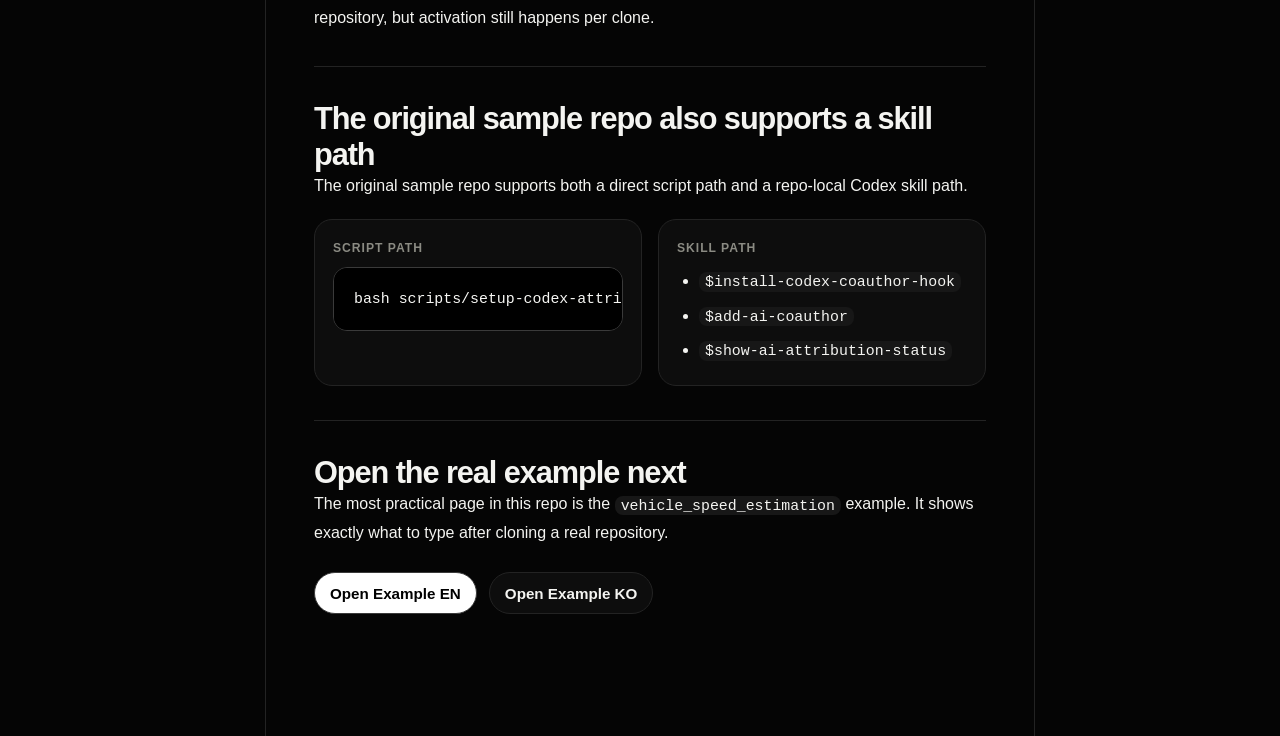
==== commit 1c04bc92: "Make the root page the default English doc Co-authored-by: codex <codex@openai.com>" ====
--- a/en/index.html
+++ b/en/index.html
@@ -2,200 +2,12 @@
 <html lang="en">
   <head>
     <meta charset="utf-8">
+    <meta http-equiv="refresh" content="0; url=../">
     <meta name="viewport" content="width=device-width, initial-scale=1">
-    <title>Codex Co-author Guide</title>
-    <meta
-      name="description"
-      content="Practical English guide for using sample-codex-coauthor in a real repository."
-    >
-    <link rel="icon" href="../assets/favicon.svg?v=2" type="image/svg+xml">
-    <link rel="stylesheet" href="../assets/docs.css?v=2">
+    <title>Redirecting to English guide</title>
+    <link rel="canonical" href="../">
   </head>
   <body>
-    <div class="page">
-      <header class="site-header">
-        <div class="site-header-inner">
-          <a class="brand" href="../">
-            <span class="brand-mark">C</span>
-            <span>Codex Co-author Guide</span>
-          </a>
-          <nav class="header-nav">
-            <a class="header-link" href="../">Home</a>
-            <a class="header-link" href="../ko/">Korean</a>
-            <a class="header-link active" href="./">English</a>
-            <a class="header-link" href="../examples/">Examples</a>
-          </nav>
-          <div class="header-actions">
-            <a class="header-pill" href="README.md">Markdown</a>
-          </div>
-        </div>
-      </header>
-
-      <div class="doc-layout">
-        <aside class="sidebar">
-          <div class="sidebar-inner">
-            <div class="sidebar-group">
-              <div class="sidebar-title">English guide</div>
-              <ul class="sidebar-list">
-                <li><a class="active" href="#overview">Overview</a></li>
-                <li><a href="#when">When to use it</a></li>
-                <li><a href="#flow">Basic flow</a></li>
-                <li><a href="#clone">Why setup repeats</a></li>
-                <li><a href="#skills">Skill path</a></li>
-                <li><a href="#example">Real example</a></li>
-              </ul>
-            </div>
-            <div class="sidebar-group">
-              <h3>Shortcuts</h3>
-              <ul class="sidebar-list">
-                <li><a href="../examples/vehicle_speed_estimation/">vehicle_speed_estimation example</a></li>
-                <li><a href="../examples/">All examples</a></li>
-                <li><a href="../ko/">Korean guide</a></li>
-              </ul>
-            </div>
-          </div>
-        </aside>
-
-        <main class="content">
-          <article class="article">
-            <header class="article-header" id="overview">
-              <div class="article-meta">
-                <span class="eyebrow">Practical English guide</span>
-                <span>Codex co-author trailer automation</span>
-              </div>
-              <h1>Add Codex to your Git commit history without changing your normal workflow.</h1>
-              <p class="summary">
-                Use the
-                <a href="https://github.com/sigridjineth/sample-codex-coauthor">sample-codex-coauthor</a>
-                pattern to automatically append
-                <code>Co-authored-by: codex &lt;codex@openai.com&gt;</code>
-                to your commits.
-              </p>
-              <div class="action-row">
-                <a class="button primary" href="../examples/vehicle_speed_estimation/">
-                  Read the real example
-                </a>
-                <a class="button" href="README.md">Markdown source</a>
-              </div>
-            </header>
-
-            <section class="article-section" id="when">
-              <h2>When to use it</h2>
-              <div class="mini-grid">
-                <div class="panel">
-                  <div class="label">Use it if</div>
-                  <ul>
-                    <li>you work with Codex app or CLI</li>
-                    <li>you still create commits yourself</li>
-                    <li>you want GitHub to show Codex as a co-author</li>
-                  </ul>
-                </div>
-                <div class="panel">
-                  <div class="label">Skip it if</div>
-                  <ul>
-                    <li>you do not care about the trailer</li>
-                    <li>your normal commit flow is already enough</li>
-                  </ul>
-                </div>
-              </div>
-            </section>
-
-            <section class="article-section" id="flow">
-              <h2>Basic flow</h2>
-              <div class="steps">
-                <div class="step">
-                  <div class="step-index">1</div>
-                  <h3>Clone the repository</h3>
-                  <p>Start with a normal local clone.</p>
-                </div>
-                <div class="step">
-                  <div class="step-index">2</div>
-                  <h3>Run setup once</h3>
-                  <p><code>bash scripts/setup-codex-attribution.sh</code></p>
-                </div>
-                <div class="step">
-                  <div class="step-index">3</div>
-                  <h3>Work with Codex</h3>
-                  <p>Use Codex app or CLI inside the repository.</p>
-                </div>
-                <div class="step">
-                  <div class="step-index">4</div>
-                  <h3>Commit normally</h3>
-                  <p>The hook appends the trailer automatically.</p>
-                </div>
-              </div>
-              <pre><code>bash scripts/setup-codex-attribution.sh
-git add .
-git commit -m "Fix small bug"
-git show -s --format=%B HEAD</code></pre>
-            </section>
-
-            <section class="article-section" id="clone">
-              <h2>Why setup must be repeated in a new clone</h2>
-              <p>
-                Because the script writes local Git configuration into
-                <code>.git/config</code>. Files can live in the repository, but
-                activation still happens per clone.
-              </p>
-            </section>
-
-            <section class="article-section" id="skills">
-              <h2>The original sample repo also supports a skill path</h2>
-              <p>
-                The original sample repo supports both a direct script path and a
-                repo-local Codex skill path.
-              </p>
-              <div class="mini-grid">
-                <div class="panel">
-                  <div class="label">Script path</div>
-                  <pre><code>bash scripts/setup-codex-attribution.sh</code></pre>
-                </div>
-                <div class="panel">
-                  <div class="label">Skill path</div>
-                  <ul>
-                    <li><code>$install-codex-coauthor-hook</code></li>
-                    <li><code>$add-ai-coauthor</code></li>
-                    <li><code>$show-ai-attribution-status</code></li>
-                  </ul>
-                </div>
-              </div>
-            </section>
-
-            <section class="article-section" id="example">
-              <h2>Open the real example next</h2>
-              <p>
-                The most practical page in this repo is the
-                <code>vehicle_speed_estimation</code> example. It shows exactly
-                what to type after cloning a real repository.
-              </p>
-              <div class="action-row">
-                <a class="button primary" href="../examples/vehicle_speed_estimation/">
-                  Open English example
-                </a>
-                <a class="button" href="../examples/vehicle_speed_estimation/ko/">
-                  Open Korean example
-                </a>
-              </div>
-            </section>
-          </article>
-        </main>
-
-        <aside class="toc">
-          <div class="toc-inner">
-            <div class="toc-group">
-              <div class="toc-title">On this page</div>
-              <ul class="toc-list">
-                <li><a href="#overview">Overview</a></li>
-                <li><a href="#when">When to use it</a></li>
-                <li><a href="#flow">Basic flow</a></li>
-                <li><a href="#clone">Why setup repeats</a></li>
-                <li><a href="#skills">Skill path</a></li>
-                <li><a href="#example">Real example</a></li>
-              </ul>
-            </div>
-          </div>
-        </aside>
-      </div>
-    </div>
+    <p><a href="../">Go to the English guide</a></p>
   </body>
 </html>
